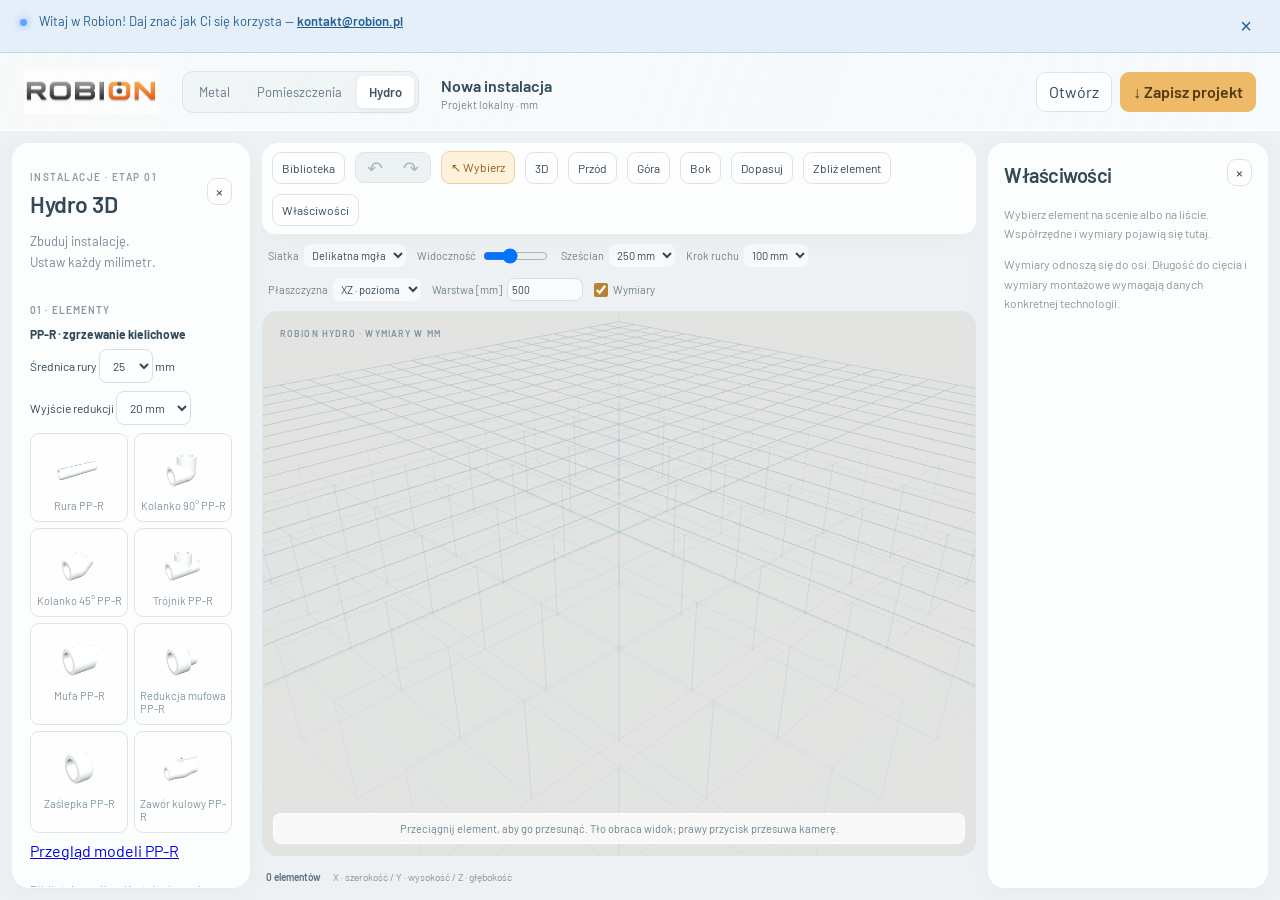
==== hydro.html @ 3eec8f28 "Publish Hydro editor and shared ROBION announcement banners" ====
<!doctype html><html lang="pl"><head><meta charset="utf-8"><meta name="viewport" content="width=device-width,initial-scale=1"><title>ROBION · Hydro</title><link rel="icon" href="favicon.svg"><link rel="stylesheet" href="fonts/fonts.css?v=2026-10-21"><link rel="stylesheet" href="rooms/style.css?v=2026-10-21"><link rel="stylesheet" href="hydro/style.css?v=2026-10-21"><script type="importmap">{"imports":{"three":"./vendor/three.module.js"}}</script><script type="module" src="hydro/app.js?v=2026-10-21"></script><link rel="stylesheet" href="shared/banner.css?v=2026-10-21"><script defer src="shared/banner.js?v=2026-10-21"></script></head><body>
<header class="app-header"><a class="brand" href="https://robion.pl/"><img src="logo-robion-light.png" alt="ROBION"></a><nav class="mode-switch" aria-label="Rodzaj projektu"><a href="index.html">Metal</a><a href="rooms.html">Pomieszczenia</a><a href="hydro.html" aria-current="page">Hydro</a></nav><div class="project-title"><input id="project-name" aria-label="Nazwa projektu" maxlength="100"><span id="save-state">Projekt lokalny · mm</span></div><div class="file-actions"><button id="open">Otwórz</button><button id="save" class="primary">↓ Zapisz projekt</button><input id="file" type="file" accept=".json,application/json" hidden></div></header>
<main class="workspace"><aside class="library glass" id="library"><div class="panel-heading"><div><span class="eyebrow">INSTALACJE · ETAP 01</span><h1>Hydro 3D</h1></div><button data-panel="library" aria-label="Zamknij bibliotekę">×</button></div><p class="intro">Zbuduj instalację.<br>Ustaw każdy milimetr.</p><div class="section-label">01 · ELEMENTY</div><div class="ppr-library"><strong>PP-R · zgrzewanie kielichowe</strong><label>Średnica rury <select id="ppr-size"><option>20</option><option selected>25</option><option>32</option><option>40</option><option>50</option><option>63</option></select> mm</label><label>Wyjście redukcji <select id="ppr-outlet"></select></label><div id="ppr-parts" class="tool-grid"></div><a href="hydro/catalog-preview.html" target="_blank" rel="noopener">Przegląd modeli PP-R</a><p class="hint">Biblioteka ogólna. Kształty i wymiary orientacyjne, bez przypisania producenta.</p></div><details><summary>Symbole ogólne (starsze projekty)</summary><div class="tool-grid"><button data-add="pipe"><span>━</span>Rura</button><button data-add="elbow"><span>╰</span>Kolanko 90°</button></div></details><p class="hint">Wybierz element, wskaż sześcian i kliknij. Jego środek wyznacza miejsce wstawienia. Esc kończy wstawianie.</p><div class="section-label">02 · ELEMENTY PROJEKTU</div><div id="elements"></div><div class="library-bottom"><button id="new">＋ Pusty projekt</button><button id="demo">Przykład instalacji</button><p>PP-R ogólny i symbole geometryczne.<br>Łączenie zgodnych przyłączy A/B/C.</p></div></aside>
<section class="canvas-panel"><div class="toolbar glass"><button data-panel="library">Biblioteka</button><div class="button-group history"><button id="undo" aria-label="Cofnij">↶</button><button id="redo" aria-label="Ponów">↷</button></div><button id="select" class="active">↖ Wybierz</button><button data-view="iso">3D</button><button data-view="front">Przód</button><button data-view="top">Góra</button><button data-view="side">Bok</button><button id="fit">Dopasuj</button><button id="focus-part">Zbliż element</button><button data-panel="inspector">Właściwości</button></div>
<div class="canvas-settings"><label>Siatka <select id="grid-mode"><option value="hidden">Ukryta</option><option value="mist" selected>Delikatna mgła</option><option value="edit">Edycja</option></select></label><label>Widoczność <input id="opacity" type="range" min="10" max="100" value="45"></label><label>Sześcian <select id="grid-size"><option value="250">250 mm</option><option value="100">100 mm</option></select></label><label>Krok ruchu <select id="snap"><option value="1">1 mm</option><option value="10">10 mm</option><option value="100" selected>100 mm</option></select></label><label>Płaszczyzna <select id="plane"><option value="XZ">XZ · pozioma</option><option value="XY">XY · przednia</option><option value="YZ">YZ · boczna</option></select></label><label>Warstwa [mm] <input id="level" type="number" value="500" min="-100000" max="100000" step="1"></label><label><input id="dimensions" type="checkbox" checked> Wymiary</label></div>
<div id="stage"><div id="three"></div><div id="labels"></div><div class="canvas-badge">ROBION HYDRO · WYMIARY W MM</div><div class="draw-hint" id="hint">Przeciągnij element, aby go przesunąć. Tło obraca widok; prawy przycisk przesuwa kamerę.</div></div><footer class="statusbar"><span id="count"></span><span id="cursor">X · szerokość / Y · wysokość / Z · głębokość</span></footer></section>
<aside class="inspector glass" id="inspector"><div class="panel-heading"><h2>Właściwości</h2><button data-panel="inspector" aria-label="Zamknij właściwości">×</button></div><div id="properties"></div><p class="hint">Wymiary odnoszą się do osi. Długość do cięcia i wymiary montażowe wymagają danych konkretnej technologii.</p></aside></main><div id="toast" role="status" aria-live="polite"></div></body></html>
---- fonts/fonts.css ----
@font-face {
  font-family: 'Barlow';
  font-style: normal;
  font-weight: 400;
  font-display: swap;
  src: url(./barlow-0.woff2) format('truetype');
}
@font-face {
  font-family: 'Barlow';
  font-style: normal;
  font-weight: 500;
  font-display: swap;
  src: url(./barlow-1.woff2) format('truetype');
}
@font-face {
  font-family: 'Barlow';
  font-style: normal;
  font-weight: 600;
  font-display: swap;
  src: url(./barlow-2.woff2) format('truetype');
}
@font-face {
  font-family: 'Barlow';
  font-style: normal;
  font-weight: 700;
  font-display: swap;
  src: url(./barlow-3.woff2) format('truetype');
}
@font-face {
  font-family: 'Barlow Condensed';
  font-style: normal;
  font-weight: 600;
  font-display: swap;
  src: url(./barlow-4.woff2) format('truetype');
}
@font-face {
  font-family: 'Barlow Condensed';
  font-style: normal;
  font-weight: 700;
  font-display: swap;
  src: url(./barlow-5.woff2) format('truetype');
}
@font-face {
  font-family: 'Barlow Condensed';
  font-style: normal;
  font-weight: 800;
  font-display: swap;
  src: url(./barlow-6.woff2) format('truetype');
}
---- rooms/style.css ----
:root{font-family:Barlow,-apple-system,BlinkMacSystemFont,"Segoe UI",sans-serif;color:#324958;background:#edf1f3;font-synthesis:none;--ink:#324958;--muted:#73838c;--line:#dce4e8;--orange:#bc7c25;--accent:#f2c57a;--glass:rgba(255,255,255,.82)}*{box-sizing:border-box}body{margin:0}button,input,select{font:inherit}button,a,input,select{touch-action:manipulation}button{cursor:pointer;border:1px solid var(--line);border-radius:9px;background:#fff9;color:var(--ink);padding:9px 12px;transition:background .15s,box-shadow .15s}button:hover{background:#fff;box-shadow:0 2px 8px #55708014}button:disabled{opacity:.35;cursor:default;box-shadow:none}button.active,[aria-pressed=true]{background:#fff2db;border-color:#ead0a3;color:#8d5d1b}button:focus-visible,a:focus-visible,select:focus-visible,input:focus-visible{outline:2px solid #bf822e;outline-offset:2px}.primary{background:#eeba67;border-color:#eeba67;color:#513814;font-weight:600}.primary:hover{background:#f1c982}input,select{color:var(--ink);background:#ffffffb3;border:1px solid #d5dfe4;border-radius:8px;padding:8px 9px;min-width:0}input[type=number]{width:100%;font-variant-numeric:tabular-nums}input[type=checkbox]{accent-color:#b98133;width:14px;height:14px;margin:0}input[aria-invalid=true]{border-color:#ca6055;background:#fff0eb}.glass{background:var(--glass);backdrop-filter:blur(22px);border:1px solid #fff;box-shadow:0 5px 24px #45667d0c}.app-header{height:78px;display:flex;align-items:center;padding:0 24px;gap:22px;border-bottom:1px solid #ffffff;background:linear-gradient(110deg,#fff9,#f8fcffce);position:relative;z-index:5}.brand{width:136px;display:flex;align-items:center}.brand img{width:100%;mix-blend-mode:multiply}.mode-switch{display:flex;border:1px solid #dbe3e7;background:#e8eef17a;border-radius:11px;padding:4px;gap:3px;flex-shrink:0}.mode-switch a{padding:8px 12px;text-decoration:none;font-size:13px;color:#647986;border-radius:7px}.mode-switch a[aria-current]{background:#fff;color:#415563;box-shadow:0 2px 7px #41556315;font-weight:600}.project-title{display:flex;flex-direction:column;min-width:100px;flex:1}.project-title input{background:none;border:0;padding:3px 0;font-weight:600;width:100%;font-size:16px}.project-title span{font-size:11px;color:var(--muted)}.file-actions{display:flex;gap:8px;white-space:nowrap}.workspace{height:calc(100dvh - 78px - var(--robion-banner-height, 0px));min-height:490px;padding:12px;display:grid;grid-template-columns:238px minmax(300px,1fr) 280px;gap:12px}.library,.inspector{border-radius:17px;overflow:auto;scrollbar-width:thin}.library{padding:21px 17px;display:flex;flex-direction:column}.panel-heading{display:flex;justify-content:space-between;align-items:center;gap:5px}.eyebrow{color:#8a9ba5;font-size:10px;letter-spacing:1.45px;font-weight:600}h1,h2{font-size:23px;font-weight:600;letter-spacing:-.5px;margin:6px 0 0}h2{font-size:20px}.intro{font-size:13px;line-height:1.6;color:#7c8b95;margin:13px 0 18px}.section-label{font-size:10px;font-weight:600;letter-spacing:1.1px;color:#88969f;margin:13px 0 11px}.tool-grid{display:grid;grid-template-columns:1fr 1fr;gap:7px}.tool-grid button{font-size:12px;text-align:left;padding:10px 9px;display:flex;align-items:center;gap:8px}.tool-grid button span{font-size:20px;color:#82959e}.label-tool{font-size:12px;margin:7px 0 12px;text-align:left}.search{display:flex;align-items:center;border:1px solid var(--line);border-radius:9px;padding:0 8px;background:white}.search span{font-size:22px;color:#8da0aa}.search input{width:100%;border:0;font-size:12px;background:none;outline:none}.category-tabs{display:flex;gap:3px;flex-wrap:wrap;margin:12px 0}.category-tabs button{padding:5px 7px;font-size:11px;border:0;background:transparent}.category-tabs button.active{background:#fff0d5}.catalog{display:grid;grid-template-columns:1fr 1fr;gap:7px}.catalog button{padding:10px 7px;background:#f5f8f9b3;display:flex;flex-direction:column;align-items:center;gap:5px;border-color:#e5ecef;min-height:82px}.catalog button.active{background:#fff0d5;border-color:#d8bb88}.catalog svg{width:45px;height:31px;overflow:visible}.catalog strong{font-size:11px;font-weight:500}.catalog small{font-size:9px;color:#879aa5}.library-bottom{margin-top:auto;padding-top:20px;display:grid;gap:6px}.library-bottom button{font-size:12px}.library-bottom p{font-size:10px;text-align:center;color:#95a2a9;margin:5px}.canvas-panel{min-width:0;display:flex;flex-direction:column;position:relative;overflow:hidden;border-radius:16px}.toolbar{min-height:51px;display:flex;align-items:center;gap:10px;padding:7px 9px;border-radius:13px;flex-wrap:wrap;z-index:3}.toolbar button{font-size:12px;padding:8px 9px;white-space:nowrap}.button-group,.view-tabs{display:flex;gap:2px;border:1px solid var(--line);border-radius:9px;padding:2px;background:#edf2f4}.button-group button,.view-tabs button{border:0;box-shadow:none;background:none;border-radius:6px}.view-tabs button.active{background:#fff;box-shadow:0 1px 4px #38576817;color:#334f60}.history button{font-size:19px;padding:1px 9px}.toolbar-end{margin-left:auto;display:flex;gap:4px}.canvas-settings{display:flex;align-items:center;flex-wrap:wrap;gap:11px;padding:10px 6px;font-size:11px;color:#70818d;min-height:49px}.canvas-settings label{display:flex;gap:5px;align-items:center}.canvas-settings select{padding:4px;border:none;background:#fff9;font-size:11px}.canvas-settings button{padding:5px 8px;font-size:11px}#stage{position:relative;flex:1;min-height:200px;border:1px solid #dce5e8;border-radius:14px;overflow:hidden;background:radial-gradient(ellipse at 40% 30%,#fff,#f0f4f5)}#plan,#three{position:absolute;inset:0;width:100%;height:100%}#plan{touch-action:none;user-select:none}#three canvas{display:block;width:100%;height:100%;touch-action:none}#plan [data-id]{cursor:grab}#plan [data-id]:active{cursor:grabbing}.canvas-badge{position:absolute;top:16px;left:17px;display:flex;align-items:center;gap:7px;pointer-events:none;font-size:9px;font-weight:600;letter-spacing:1.1px;color:#7d919c}.status-dot{width:6px;height:6px;border-radius:50%;background:#b3c9bf}.canvas-legend{position:absolute;left:16px;bottom:49px;font-size:9px;color:#8a9aa4;display:flex;gap:13px;pointer-events:none}.canvas-legend i{display:inline-block;width:7px;height:7px;margin-right:3px;border-radius:2px}.zone-dot{background:#d4e9dd;border:1px solid #9dbfae}.error-dot{background:#f4c2b8;border:1px solid #cf8b7d}.zoom{position:absolute;right:14px;bottom:49px;display:flex;align-items:center;gap:5px;background:#fffc;box-shadow:0 3px 16px #47647c12;border:1px solid #fff;border-radius:10px;padding:3px}.zoom button{border:0;background:none;font-size:18px;padding:3px 8px}.zoom span{font-size:10px;min-width:35px;text-align:center}.draw-hint{position:absolute;bottom:11px;left:10px;right:10px;text-align:center;font-size:11px;padding:8px;background:#ffffffbd;border:1px solid #ffffffc7;border-radius:8px;pointer-events:none;color:#6e838e;backdrop-filter:blur(8px)}.statusbar{display:flex;align-items:center;gap:12px;padding:10px 4px 0;font-size:10px;color:#83939f;min-height:32px}.statusbar>span:first-child{font-weight:600;color:#597080}.statusbar button{border:0;background:none;padding:0;font-size:10px;color:#687e8a}.statusbar button:first-of-type{margin-left:auto}.inspector{padding:13px 15px}.inspector-tabs{display:flex;gap:5px;border-bottom:1px solid #e4eaed;padding-bottom:12px;margin-bottom:18px}.inspector-tabs>button{font-size:12px;border:0;padding:8px}.inspector-tabs>button.active{background:#fff0d6;color:#8f672e}.inspector-tabs span{margin-left:3px;border-radius:5px;background:#f4e4c8;padding:1px 4px}.field-grid{display:grid;grid-template-columns:1fr 1fr;gap:10px;margin:14px 0}.field-grid .wide{grid-column:1/-1}.field-grid label{font-size:11px;color:#7a8c96;display:flex;flex-direction:column;gap:5px}.field-grid input,.field-grid select{font-size:13px;width:100%}.field-grid input[type=color]{padding:3px;height:34px}.field-grid fieldset{grid-column:1/-1;border:1px solid var(--line);border-radius:10px;display:grid;grid-template-columns:1fr 1fr;gap:8px;padding:10px}.field-grid legend{font-size:11px;color:#8a9ca7}.hint{font-size:12px;color:#8b99a1;line-height:1.6}.editor-summary{padding:12px;background:#f0f5f5;border-radius:11px;font-size:12px;line-height:1.6;color:#657f8a;margin:15px 0}.editor-summary strong{font-size:19px;color:#45605c;display:block;font-weight:500}.editor-summary.warn{background:#fff1dc}.editor-summary.warn strong{color:#986928}.editor-actions{display:flex;gap:6px;flex-wrap:wrap}.editor-actions button{font-size:11px;flex:1;white-space:nowrap}.editor-actions button.danger{color:#b26359}.selected-kind{font-size:11px;color:#8ea1ab;margin:7px 0 17px}.error-text{font-size:11px;color:#bd6159;min-height:14px;line-height:1.4}.issue{display:block;width:100%;text-align:left;line-height:1.5;margin-bottom:9px;padding:12px;border-radius:10px;font-size:12px}.issue.error{background:#fff0ec;border:1px solid #f0cec6;color:#a3594d}.issue.warning{background:#fff8e9;border:1px solid #f0e1bf;color:#a07a3e}.issue small{display:block;text-transform:uppercase;letter-spacing:.8px;font-size:9px;font-weight:600;margin-bottom:5px}.check-note{font-size:10px;color:#8d9ba3;line-height:1.6;margin:20px 0}.checks-ok{padding:17px 12px;background:#ebf5ef;color:#557a65;border-radius:11px;font-size:13px}.object-tree{margin-top:20px;border-top:1px solid var(--line);padding-top:16px}.object-tree summary{cursor:pointer;font-size:12px;color:#6e858f}.object-tree summary span{float:right;color:#99a7ae}.object-tree button{display:block;width:100%;text-align:left;font-size:11px;margin-top:5px;border:0;padding:8px}.object-tree button small{float:right;color:#92a0a8}.help-list{padding-left:16px;color:#8799a3;font-size:12px;line-height:1.8}.mobile-control,.mobile-close{display:none!important}#toast{position:fixed;bottom:24px;left:50%;transform:translate(-50%,15px);background:#fffefa;color:#78592c;box-shadow:0 6px 30px #32495826;border:1px solid #ecdbb8;padding:13px 20px;border-radius:12px;font-size:13px;z-index:20;max-width:90%;pointer-events:none;opacity:0;transition:.15s}#toast.visible{opacity:1;transform:translate(-50%,0)}#toast.error{background:#fff1ed;border-color:#e6b8ae;color:#b15a4a}dialog{border:1px solid white;background:#f8fafc;border-radius:18px;box-shadow:0 15px 100px #26455730;max-width:420px;color:var(--ink);padding:25px}dialog::backdrop{background:#48647938;backdrop-filter:blur(4px)}dialog p{font-size:14px;line-height:1.6;color:#738693}dialog>div{display:flex;justify-content:flex-end;gap:9px}svg text{font-family:Barlow,sans-serif}#three-error{padding:65px 30px;color:#8c7564;line-height:1.7} [hidden]{display:none!important}
@media(min-width:1550px){.workspace{grid-template-columns:260px minmax(300px,1fr) 310px;padding:16px;gap:16px}.library{padding:24px 20px}.inspector{padding:16px 20px}}
@media(max-width:1190px){.app-header{gap:12px;padding:0 15px}.brand{width:110px}.mode-switch a{font-size:11px;padding:7px 8px}.workspace{grid-template-columns:200px minmax(240px,1fr) 240px;gap:8px;padding:8px}.library{padding:16px 12px}.inspector{padding:12px}.canvas-settings{gap:6px}.statusbar>span:nth-child(3){display:none}.toolbar{gap:5px}.toolbar button{font-size:11px;padding:7px}.file-actions button{font-size:12px}}
@media(max-width:980px){.workspace{grid-template-columns:190px minmax(250px,1fr)}.inspector{display:none;position:absolute;right:10px;top:145px;bottom:15px;width:280px;z-index:10;background:#f9fcfdf2;box-shadow:0 10px 40px #34567033}.inspector.open{display:block}.mobile-control#show-inspector,.inspector .mobile-close{display:block!important}.inspector .mobile-close{margin-left:auto}.project-title input{font-size:13px}.canvas-settings{padding:8px 2px}.brand{width:105px}.statusbar{gap:9px}}
@media(max-width:700px){.app-header{height:123px;flex-wrap:wrap;padding:10px 13px;gap:9px}.brand{width:111px}.mode-switch{margin-left:auto}.project-title{order:3;flex:1;min-width:120px}.file-actions{order:4}.file-actions button{padding:8px}.workspace{height:calc(100dvh - 123px - var(--robion-banner-height, 0px));min-height:400px;display:flex;padding:6px}.canvas-panel{width:100%}.library{display:none;position:absolute;top:132px;bottom:12px;left:8px;width:245px;z-index:11;box-shadow:0 10px 40px #34567033;background:#f9fcfdf2}.library.open{display:flex}.mobile-control,.mobile-close{display:block!important}.toolbar{gap:4px;padding:5px;min-height:48px}.toolbar button{font-size:11px;padding:6px}.toolbar .history button{font-size:18px;padding:1px 7px}.toolbar #select-tool{display:none}.toolbar-end{margin-left:0}.toolbar #fit{font-size:0}.toolbar #fit::after{content:'⛶';font-size:17px}.canvas-settings{font-size:10px;gap:7px;min-height:65px}.canvas-settings label select{font-size:10px}.canvas-badge{font-size:8px;left:11px;top:10px}.canvas-legend{gap:7px;font-size:8px;bottom:53px}.zoom{bottom:76px;right:8px}.draw-hint{font-size:10px}.statusbar{font-size:9px;gap:6px;flex-wrap:wrap;padding:6px 4px}.statusbar #cursor{display:none}.inspector{top:132px;bottom:12px}.statusbar button{font-size:10px}.file-actions{gap:5px}}
@media print{body{background:#fff}.app-header{height:55px;padding:0}.mode-switch,.file-actions,.library,.inspector,.toolbar,.canvas-settings,.statusbar,.canvas-badge,.canvas-legend,.draw-hint,.zoom,#toast{display:none!important}.workspace{display:block;height:85vh;padding:0}.canvas-panel,#stage{height:100%;border:0;background:#fff}.project-title span{display:none}}

.wall-layers .layer-row{grid-column:1/-1;display:grid;grid-template-columns:minmax(0,1fr) 80px 26px;gap:5px;align-items:end}.layer-row button{padding:8px 0}.wall-layers p{margin:0}input[readonly]{background:#e9eef0;color:#70838b}#material-report{margin:20px 0;border-top:1px solid #dce4e8;padding-top:14px;font-size:12px}#material-report summary{cursor:pointer}.material-total span{display:block;margin-top:4px;color:#73838c}

.layer-section{height:35px;display:flex;margin:12px 0;border:1px solid #9eafb5}.layer-section span{min-width:2px;border-right:1px solid #ffffff99}

.wall-layers .layer-row{grid-template-columns:minmax(0,1fr) 30px;padding:9px 0;border-bottom:1px solid #dce4e8}.layer-row>label:first-child{grid-column:1/-1}

.material-key{border-top:1px solid #dce4e8;padding-top:14px;font-size:12px;margin:18px 0}.material-key summary{cursor:pointer}.material-key>span{display:flex;align-items:center;gap:10px;margin:8px 0}.material-key p{font-size:11px;color:#73838c}.material-key svg{flex-shrink:0}
---- hydro/style.css ----
#labels{position:absolute;inset:0;pointer-events:none;overflow:hidden}.dimension{position:absolute;transform:translate(-50%,-50%);font-size:11px;background:#ffffffe8;border:1px solid #ddc296;border-radius:6px;padding:5px 8px;white-space:nowrap;color:#795626}.canvas-settings input[type=range]{width:65px;padding:0}.canvas-settings #level{width:76px;padding:4px;font-size:11px}#elements{display:grid;gap:5px;max-height:45vh;overflow:auto}#elements button{text-align:left;font-size:12px;overflow-wrap:anywhere}.coordinates{grid-column:1/-1;display:grid;grid-template-columns:repeat(3,minmax(0,1fr));gap:6px}.workspace.hide-library{grid-template-columns:minmax(300px,1fr) 280px}.workspace.hide-inspector{grid-template-columns:238px minmax(300px,1fr)}.workspace.hide-library.hide-inspector{grid-template-columns:minmax(300px,1fr)}.hide-library .library,.hide-inspector .inspector{display:none!important}.endpoints{font-size:12px;line-height:1.8;overflow-wrap:anywhere}.panel-heading>button{padding:3px 8px}.app-header .brand{flex-shrink:0}#properties{margin-top:18px}.selected-kind{margin:8px 0}.field-grid{gap:9px}.error-text:empty{display:none}@media(max-width:980px){.workspace,.workspace.hide-library,.workspace.hide-inspector{grid-template-columns:190px minmax(0,1fr)}.workspace.hide-library{grid-template-columns:minmax(0,1fr)}}@media(max-width:700px){.workspace,.workspace.hide-library,.workspace.hide-inspector{display:flex}.app-header{height:auto;min-height:123px}.mode-switch a{padding:7px}.draw-hint{font-size:10px}.canvas-settings{gap:6px}.canvas-settings label{font-size:10px}.toolbar{gap:3px}.toolbar button{padding:6px}.brand{max-width:100px}}

.port-label{position:absolute;transform:translate(-50%,-50%);pointer-events:auto;border:1px solid #339f90;background:#e5fff7;color:#17675d;font-size:12px;padding:5px 8px;white-space:nowrap;z-index:2}.port-label:disabled{opacity:.85;background:#eaf1f3;color:#627986}.connection-panel{border:1px solid #c3ded9;border-radius:10px;padding:12px;background:#f0faf7;margin-bottom:14px}.connection-panel>button{font-size:12px;margin-top:8px}.connection-panel .editor-actions{margin-top:8px}

.callout-leader{position:absolute;inset:0;width:100%;height:100%;overflow:visible;pointer-events:none;color:#527c8d}.callout-leader line{stroke:currentColor;stroke-width:1.25}.callout-leader circle{fill:#fff;stroke:currentColor;stroke-width:1.25}.dimension,.port-label{z-index:2;box-shadow:0 2px 8px #25455218;border-radius:10px}.dimension{background:#fffdf8}.port-label:disabled{opacity:1}

.ppr-library{display:grid;gap:8px}.ppr-library label{font-size:12px}.ppr-library .tool-grid{grid-template-columns:1fr 1fr;gap:6px}.ppr-library .tool-grid button{font-size:11px;padding:9px 5px;min-height:48px}.library{overflow-y:auto}.library-bottom{position:static}details summary{font-size:11px;cursor:pointer;margin:12px 0}

#ppr-parts button{display:flex;flex-direction:column;align-items:center;justify-content:start;gap:2px}#ppr-parts img{width:100%;height:54px;object-fit:contain}#ppr-parts span{font-size:11px!important}.ppr-library strong{font-size:12px}
.library>.ppr-library,.library>#elements,.library>details,.library>.section-label,.library>.hint{flex-shrink:0}
---- shared/banner.css ----
#robion-banner{--banner-color:#236092;--banner-dot:#60a5fa;display:flex;align-items:flex-start;gap:12px;padding:12px 20px;background:#e5effa;border-bottom:1px solid #bcd3ef;color:var(--banner-color);font:13px/1.5 Barlow,-apple-system,BlinkMacSystemFont,"Segoe UI",sans-serif;max-height:25dvh;overflow:auto}
#robion-banner[hidden]{display:none}
#robion-banner[data-type=success]{--banner-color:#17664e;--banner-dot:#34d399;background:#e3f6ef;border-color:#b4e4d2}
#robion-banner[data-type=warn]{--banner-color:#8b4b14;--banner-dot:#fb923c;background:#fff0df;border-color:#f2cfaa}
#robion-banner[data-type=danger]{--banner-color:#9c3030;--banner-dot:#ff5252;background:#ffe9e9;border-color:#f0bcbc}
#robion-banner .robion-banner-dot{width:7px;height:7px;border-radius:50%;flex-shrink:0;margin-top:7px;background:var(--banner-dot);box-shadow:0 0 8px var(--banner-dot)}
#robion-banner .robion-banner-text{flex:1;min-width:0;white-space:pre-wrap;overflow-wrap:anywhere}
#robion-banner a{color:inherit;text-decoration:underline;font-weight:600}
#robion-banner img{display:block;max-width:100%;max-height:100px;border-radius:8px;margin-top:8px}
#robion-banner button{border:0;background:transparent;color:inherit;padding:0 6px;min-width:28px;min-height:28px;font:20px/1 sans-serif;flex-shrink:0;cursor:pointer}
@media print{#robion-banner{display:none}}
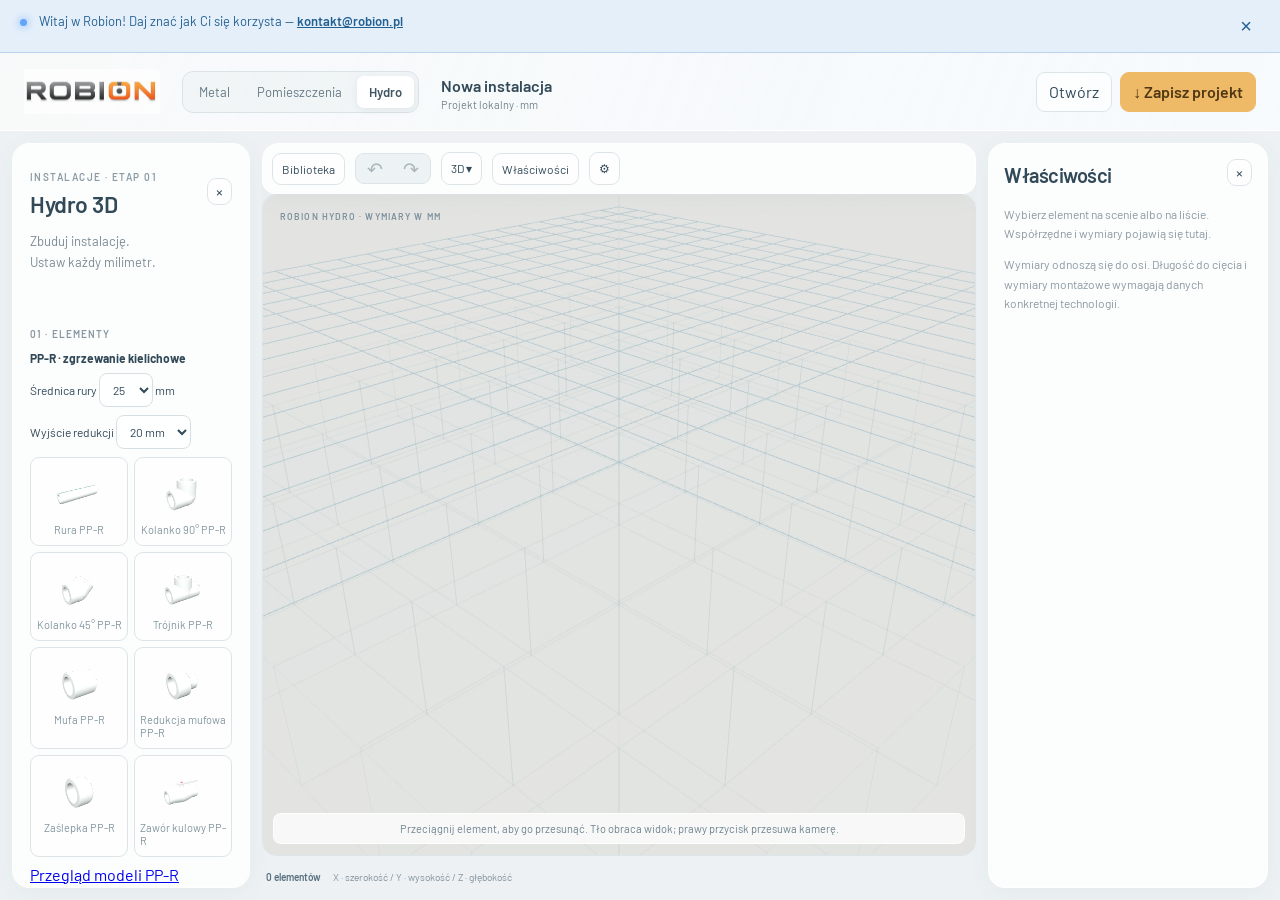
==== commit 7e4d60e7: "Improve Hydro mobile workspace and guided planar connections" ====
--- a/hydro.html
+++ b/hydro.html
@@ -1,7 +1,8 @@
-<!doctype html><html lang="pl"><head><meta charset="utf-8"><meta name="viewport" content="width=device-width,initial-scale=1"><title>ROBION · Hydro</title><link rel="icon" href="favicon.svg"><link rel="stylesheet" href="fonts/fonts.css?v=2026-10-21"><link rel="stylesheet" href="rooms/style.css?v=2026-10-21"><link rel="stylesheet" href="hydro/style.css?v=2026-10-21"><script type="importmap">{"imports":{"three":"./vendor/three.module.js"}}</script><script type="module" src="hydro/app.js?v=2026-10-21"></script><link rel="stylesheet" href="shared/banner.css?v=2026-10-21"><script defer src="shared/banner.js?v=2026-10-21"></script></head><body>
+<!doctype html><html lang="pl"><head><meta charset="utf-8"><meta name="viewport" content="width=device-width,initial-scale=1,viewport-fit=cover"><title>ROBION · Hydro</title><link rel="icon" href="favicon.svg"><link rel="stylesheet" href="fonts/fonts.css?v=2026-10-21-mobile"><link rel="stylesheet" href="rooms/style.css?v=2026-10-21-mobile"><link rel="stylesheet" href="hydro/style.css?v=2026-10-21-mobile"><script type="importmap">{"imports":{"three":"./vendor/three.module.js"}}</script><script type="module" src="hydro/app.js?v=2026-10-21-mobile"></script><link rel="stylesheet" href="shared/banner.css?v=2026-10-21-mobile"><script defer src="shared/banner.js?v=2026-10-21-mobile"></script></head><body>
 <header class="app-header"><a class="brand" href="https://robion.pl/"><img src="logo-robion-light.png" alt="ROBION"></a><nav class="mode-switch" aria-label="Rodzaj projektu"><a href="index.html">Metal</a><a href="rooms.html">Pomieszczenia</a><a href="hydro.html" aria-current="page">Hydro</a></nav><div class="project-title"><input id="project-name" aria-label="Nazwa projektu" maxlength="100"><span id="save-state">Projekt lokalny · mm</span></div><div class="file-actions"><button id="open">Otwórz</button><button id="save" class="primary">↓ Zapisz projekt</button><input id="file" type="file" accept=".json,application/json" hidden></div></header>
-<main class="workspace"><aside class="library glass" id="library"><div class="panel-heading"><div><span class="eyebrow">INSTALACJE · ETAP 01</span><h1>Hydro 3D</h1></div><button data-panel="library" aria-label="Zamknij bibliotekę">×</button></div><p class="intro">Zbuduj instalację.<br>Ustaw każdy milimetr.</p><div class="section-label">01 · ELEMENTY</div><div class="ppr-library"><strong>PP-R · zgrzewanie kielichowe</strong><label>Średnica rury <select id="ppr-size"><option>20</option><option selected>25</option><option>32</option><option>40</option><option>50</option><option>63</option></select> mm</label><label>Wyjście redukcji <select id="ppr-outlet"></select></label><div id="ppr-parts" class="tool-grid"></div><a href="hydro/catalog-preview.html" target="_blank" rel="noopener">Przegląd modeli PP-R</a><p class="hint">Biblioteka ogólna. Kształty i wymiary orientacyjne, bez przypisania producenta.</p></div><details><summary>Symbole ogólne (starsze projekty)</summary><div class="tool-grid"><button data-add="pipe"><span>━</span>Rura</button><button data-add="elbow"><span>╰</span>Kolanko 90°</button></div></details><p class="hint">Wybierz element, wskaż sześcian i kliknij. Jego środek wyznacza miejsce wstawienia. Esc kończy wstawianie.</p><div class="section-label">02 · ELEMENTY PROJEKTU</div><div id="elements"></div><div class="library-bottom"><button id="new">＋ Pusty projekt</button><button id="demo">Przykład instalacji</button><p>PP-R ogólny i symbole geometryczne.<br>Łączenie zgodnych przyłączy A/B/C.</p></div></aside>
-<section class="canvas-panel"><div class="toolbar glass"><button data-panel="library">Biblioteka</button><div class="button-group history"><button id="undo" aria-label="Cofnij">↶</button><button id="redo" aria-label="Ponów">↷</button></div><button id="select" class="active">↖ Wybierz</button><button data-view="iso">3D</button><button data-view="front">Przód</button><button data-view="top">Góra</button><button data-view="side">Bok</button><button id="fit">Dopasuj</button><button id="focus-part">Zbliż element</button><button data-panel="inspector">Właściwości</button></div>
-<div class="canvas-settings"><label>Siatka <select id="grid-mode"><option value="hidden">Ukryta</option><option value="mist" selected>Delikatna mgła</option><option value="edit">Edycja</option></select></label><label>Widoczność <input id="opacity" type="range" min="10" max="100" value="45"></label><label>Sześcian <select id="grid-size"><option value="250">250 mm</option><option value="100">100 mm</option></select></label><label>Krok ruchu <select id="snap"><option value="1">1 mm</option><option value="10">10 mm</option><option value="100" selected>100 mm</option></select></label><label>Płaszczyzna <select id="plane"><option value="XZ">XZ · pozioma</option><option value="XY">XY · przednia</option><option value="YZ">YZ · boczna</option></select></label><label>Warstwa [mm] <input id="level" type="number" value="500" min="-100000" max="100000" step="1"></label><label><input id="dimensions" type="checkbox" checked> Wymiary</label></div>
+<main class="workspace"><aside class="library glass" id="library"><div class="panel-heading"><div><span class="eyebrow">INSTALACJE · ETAP 01</span><h1>Hydro 3D</h1></div><button data-panel="library" aria-label="Zamknij bibliotekę">×</button></div><p class="intro">Zbuduj instalację.<br>Ustaw każdy milimetr.</p><p id="library-connection" class="hint" role="status"></p><div class="section-label">01 · ELEMENTY</div><div class="ppr-library"><strong>PP-R · zgrzewanie kielichowe</strong><label>Średnica rury <select id="ppr-size"><option>20</option><option selected>25</option><option>32</option><option>40</option><option>50</option><option>63</option></select> mm</label><label>Wyjście redukcji <select id="ppr-outlet"></select></label><div id="ppr-parts" class="tool-grid"></div><a href="hydro/catalog-preview.html" target="_blank" rel="noopener">Przegląd modeli PP-R</a><p class="hint">Biblioteka ogólna. Kształty i wymiary orientacyjne, bez przypisania producenta.</p></div><details><summary>Symbole ogólne (starsze projekty)</summary><div class="tool-grid"><button data-add="pipe"><span>━</span>Rura</button><button data-add="elbow"><span>╰</span>Kolanko 90°</button></div></details><p class="hint">Wybierz element, wskaż sześcian i kliknij. Jego środek wyznacza miejsce wstawienia. Esc kończy wstawianie.</p><div class="section-label">02 · ELEMENTY PROJEKTU</div><div id="elements"></div><div class="library-bottom"><button id="new">＋ Pusty projekt</button><button id="demo">Przykład instalacji</button><p>PP-R ogólny i symbole geometryczne.<br>Łączenie zgodnych przyłączy A/B/C.</p></div></aside>
+<section class="canvas-panel"><div class="toolbar glass"><button data-panel="library">Biblioteka</button><div class="button-group history"><button id="undo" aria-label="Cofnij">↶</button><button id="redo" aria-label="Ponów">↷</button></div><button data-dialog="view-options" aria-label="Widok i dopasowanie kamery">3D ▾</button><button data-panel="inspector" aria-label="Właściwości zaznaczonego elementu"><span class="desktop-label">Właściwości</span><span class="mobile-label" aria-hidden="true">ⓘ</span></button><button data-dialog="scene-settings" aria-label="Ustawienia sceny" title="Ustawienia sceny">⚙</button></div>
 <div id="stage"><div id="three"></div><div id="labels"></div><div class="canvas-badge">ROBION HYDRO · WYMIARY W MM</div><div class="draw-hint" id="hint">Przeciągnij element, aby go przesunąć. Tło obraca widok; prawy przycisk przesuwa kamerę.</div></div><footer class="statusbar"><span id="count"></span><span id="cursor">X · szerokość / Y · wysokość / Z · głębokość</span></footer></section>
-<aside class="inspector glass" id="inspector"><div class="panel-heading"><h2>Właściwości</h2><button data-panel="inspector" aria-label="Zamknij właściwości">×</button></div><div id="properties"></div><p class="hint">Wymiary odnoszą się do osi. Długość do cięcia i wymiary montażowe wymagają danych konkretnej technologii.</p></aside></main><div id="toast" role="status" aria-live="polite"></div></body></html>
+<aside class="inspector glass" id="inspector"><div class="panel-heading"><h2>Właściwości</h2><button data-panel="inspector" aria-label="Zamknij właściwości">×</button></div><div id="properties"></div><p class="hint">Wymiary odnoszą się do osi. Długość do cięcia i wymiary montażowe wymagają danych konkretnej technologii.</p></aside></main><dialog id="scene-settings" aria-labelledby="settings-title"><div class="panel-heading"><h2 id="settings-title">Ustawienia sceny</h2><button data-close-dialog aria-label="Zamknij ustawienia">×</button></div><div class="canvas-settings"><label>Siatka <select id="grid-mode"><option value="hidden">Ukryta</option><option value="mist" selected>Delikatna mgła</option><option value="edit">Wyraźne sześciany</option></select></label><label>Widoczność <input id="opacity" type="range" min="10" max="100" value="45"></label><label>Sześcian <select id="grid-size"><option value="250">250 mm</option><option value="100">100 mm</option></select></label><label>Krok ruchu <select id="snap"><option value="1">1 mm</option><option value="10">10 mm</option><option value="100" selected>100 mm</option></select></label><label>Płaszczyzna <select id="plane"><option value="XZ">XZ · pozioma</option><option value="XY">XY · przednia</option><option value="YZ">YZ · boczna</option></select></label><label>Warstwa [mm] <input id="level" type="number" value="500" min="-100000" max="100000" step="1"></label><label><input id="dimensions" type="checkbox" checked> Wymiary</label></div><p class="hint">Siatka pomaga ocenić głębię. Wyraźne sześciany ułatwiają wskazanie miejsca wstawienia. Płaszczyzna i warstwa określają, gdzie dodajesz i przesuwasz części.</p><p class="hint">Telefon: obracaj tło jednym palcem; dwoma palcami przesuwaj widok i zmieniaj przybliżenie.</p></dialog>
+<dialog id="view-options" aria-labelledby="views-title"><div class="panel-heading"><h2 id="views-title">Widok kamery</h2><button data-close-dialog aria-label="Zamknij widoki">×</button></div><div class="view-options"><button data-view="iso">3D</button><button data-view="front">Przód</button><button data-view="top">Góra</button><button data-view="side">Bok</button><button id="fit">Dopasuj całość</button><button id="focus-part">Zbliż element</button></div></dialog>
+<div id="toast" role="status" aria-live="polite"></div></body></html>
--- a/hydro/style.css
+++ b/hydro/style.css
@@ -8,3 +8,16 @@
 
 #ppr-parts button{display:flex;flex-direction:column;align-items:center;justify-content:start;gap:2px}#ppr-parts img{width:100%;height:54px;object-fit:contain}#ppr-parts span{font-size:11px!important}.ppr-library strong{font-size:12px}
 .library>.ppr-library,.library>#elements,.library>details,.library>.section-label,.library>.hint{flex-shrink:0}
+
+/* Hydro uses the available viewport, rather than a fixed header estimate. */
+html,body{height:100%;overflow:hidden}body{height:100dvh;display:flex;flex-direction:column}.app-header,#robion-banner{flex-shrink:0}.workspace{flex:1;min-height:0;height:auto;position:relative}.canvas-panel{min-height:0}#stage{min-height:0}.toolbar{flex-shrink:0}.mobile-label{display:none}
+dialog{color:var(--ink);background:#f8fbfd;border:1px solid #dbe4ea;border-radius:18px;padding:18px;width:min(440px,calc(100vw - 24px));max-height:calc(100dvh - 32px);overflow:auto;box-shadow:0 12px 60px #20374740}dialog::backdrop{background:#243e5066}dialog .panel-heading{margin-bottom:12px}dialog button{min-height:44px}dialog .canvas-settings{display:grid;grid-template-columns:1fr;gap:14px;padding:10px 0}dialog .canvas-settings label{display:flex;justify-content:space-between;align-items:center;gap:12px;font-size:14px}dialog .canvas-settings select,dialog .canvas-settings #level{width:160px;font-size:16px;padding:9px}dialog .canvas-settings input[type=range]{width:160px}dialog .hint{line-height:1.5}.view-options{display:grid;grid-template-columns:1fr 1fr;gap:8px}
+@media(max-width:700px){
+ .app-header{height:auto;min-height:0;padding:6px 10px;gap:4px 8px}.brand{width:82px}.mode-switch{padding:2px}.mode-switch a{padding:6px;font-size:11px}.project-title{min-width:80px}.project-title input{font-size:16px}.project-title span{display:none}.file-actions button{min-height:40px;padding:6px 8px;font-size:12px}
+ .workspace,.workspace.hide-library,.workspace.hide-inspector,.workspace.hide-library.hide-inspector{height:auto;min-height:0;padding:0;gap:0;flex:1}.canvas-panel{border-radius:0;min-height:0}.toolbar{flex-wrap:nowrap;gap:4px;padding:4px 6px;border-radius:0;min-height:52px}.toolbar button{min-height:44px;min-width:40px;padding:6px;font-size:12px}.toolbar .history{display:flex;flex-shrink:0}.toolbar [data-dialog="scene-settings"]{margin-left:auto;font-size:22px}.toolbar [data-panel="inspector"]{font-size:22px}.desktop-label{display:none}.mobile-label{display:inline}
+ #stage{border:0;border-radius:0;flex:1;min-height:0}.canvas-badge{font-size:8px;top:9px;left:10px}.draw-hint{display:none}.statusbar{position:absolute;bottom:env(safe-area-inset-bottom,0px);left:10px;min-height:0;padding:4px 6px;pointer-events:none;background:#f8fcfccc;border-radius:6px;font-size:9px}.statusbar #cursor{display:none}
+ .library,.inspector{position:absolute;top:0;bottom:0;max-height:100%;width:min(340px,calc(100% - 16px));z-index:20;border-radius:12px;background:#f8fbfd}.library{left:0}.inspector{right:0}.panel-heading>button{min-height:44px;min-width:44px}.library input,.library select,.inspector input,.inspector select{font-size:16px}
+}
+@media(max-width:700px){.app-header{display:grid;grid-template-columns:minmax(0,1fr) auto}.app-header .brand{grid-column:1;grid-row:1}.app-header .mode-switch{grid-column:2;grid-row:1}.app-header .project-title{grid-column:1;grid-row:2;min-width:0}.app-header .file-actions{grid-column:2;grid-row:2;justify-content:flex-end}}
+
+.view-options button[aria-pressed="true"],.toolbar [data-dialog="view-options"].active{background:#fff0d4;border-color:#d99b39;color:#825314;box-shadow:inset 0 0 0 1px #d99b39}
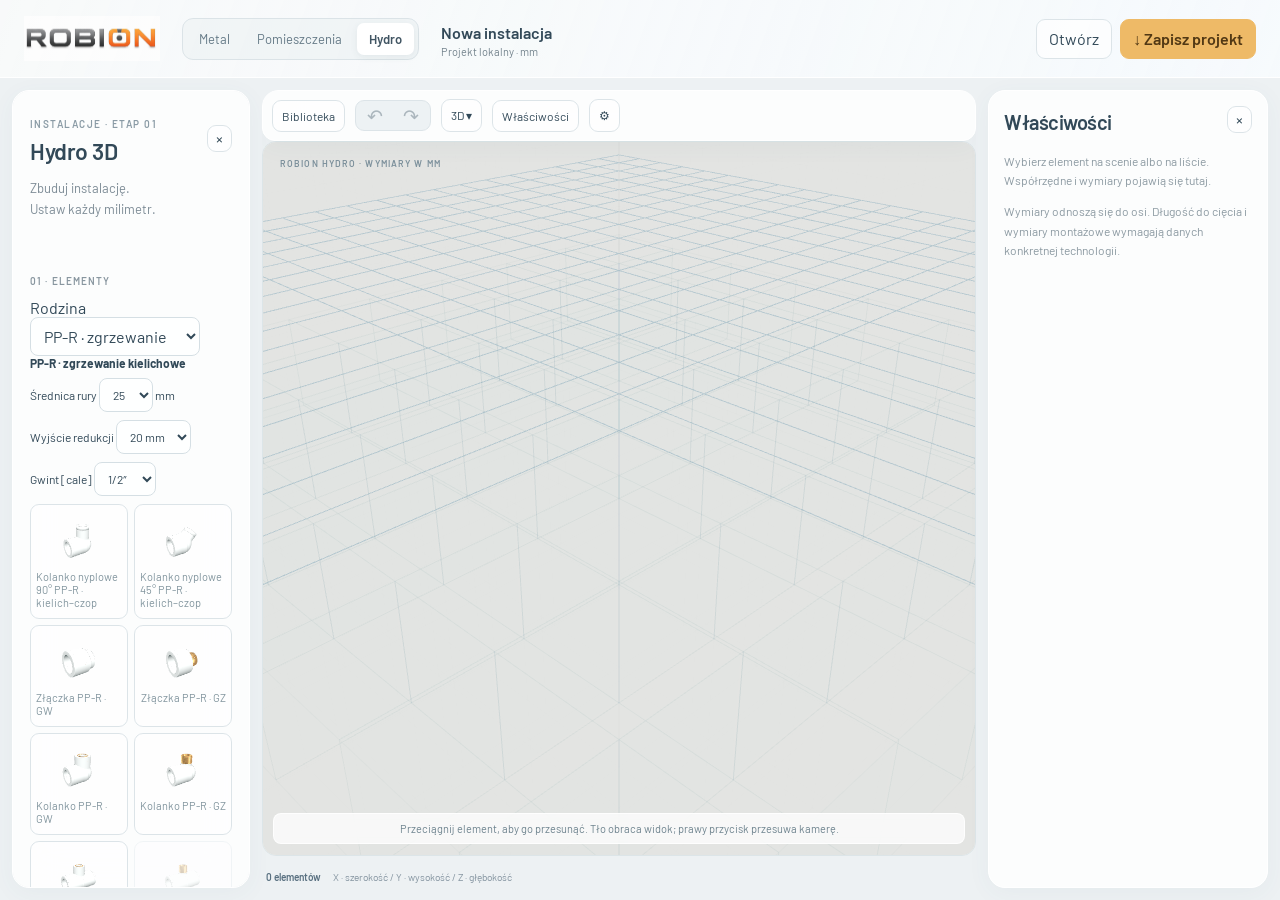
==== commit 47469bc7: "Add Hydro fitting libraries and clearer callout layout" ====
--- a/hydro.html
+++ b/hydro.html
@@ -1,6 +1,6 @@
-<!doctype html><html lang="pl"><head><meta charset="utf-8"><meta name="viewport" content="width=device-width,initial-scale=1,viewport-fit=cover"><title>ROBION · Hydro</title><link rel="icon" href="favicon.svg"><link rel="stylesheet" href="fonts/fonts.css?v=2026-10-21-mobile"><link rel="stylesheet" href="rooms/style.css?v=2026-10-21-mobile"><link rel="stylesheet" href="hydro/style.css?v=2026-10-21-mobile"><script type="importmap">{"imports":{"three":"./vendor/three.module.js"}}</script><script type="module" src="hydro/app.js?v=2026-10-21-mobile"></script><link rel="stylesheet" href="shared/banner.css?v=2026-10-21-mobile"><script defer src="shared/banner.js?v=2026-10-21-mobile"></script></head><body>
+<!doctype html><html lang="pl"><head><meta charset="utf-8"><meta name="viewport" content="width=device-width,initial-scale=1,viewport-fit=cover"><title>ROBION · Hydro</title><link rel="icon" href="favicon.svg"><link rel="stylesheet" href="fonts/fonts.css"><link rel="stylesheet" href="rooms/style.css"><link rel="stylesheet" href="hydro/style.css"><script type="importmap">{"imports":{"three":"./vendor/three.module.js"}}</script><script type="module" src="hydro/app.js"></script><link rel="stylesheet" href="shared/banner.css"><script defer src="shared/banner.js"></script></head><body>
 <header class="app-header"><a class="brand" href="https://robion.pl/"><img src="logo-robion-light.png" alt="ROBION"></a><nav class="mode-switch" aria-label="Rodzaj projektu"><a href="index.html">Metal</a><a href="rooms.html">Pomieszczenia</a><a href="hydro.html" aria-current="page">Hydro</a></nav><div class="project-title"><input id="project-name" aria-label="Nazwa projektu" maxlength="100"><span id="save-state">Projekt lokalny · mm</span></div><div class="file-actions"><button id="open">Otwórz</button><button id="save" class="primary">↓ Zapisz projekt</button><input id="file" type="file" accept=".json,application/json" hidden></div></header>
-<main class="workspace"><aside class="library glass" id="library"><div class="panel-heading"><div><span class="eyebrow">INSTALACJE · ETAP 01</span><h1>Hydro 3D</h1></div><button data-panel="library" aria-label="Zamknij bibliotekę">×</button></div><p class="intro">Zbuduj instalację.<br>Ustaw każdy milimetr.</p><p id="library-connection" class="hint" role="status"></p><div class="section-label">01 · ELEMENTY</div><div class="ppr-library"><strong>PP-R · zgrzewanie kielichowe</strong><label>Średnica rury <select id="ppr-size"><option>20</option><option selected>25</option><option>32</option><option>40</option><option>50</option><option>63</option></select> mm</label><label>Wyjście redukcji <select id="ppr-outlet"></select></label><div id="ppr-parts" class="tool-grid"></div><a href="hydro/catalog-preview.html" target="_blank" rel="noopener">Przegląd modeli PP-R</a><p class="hint">Biblioteka ogólna. Kształty i wymiary orientacyjne, bez przypisania producenta.</p></div><details><summary>Symbole ogólne (starsze projekty)</summary><div class="tool-grid"><button data-add="pipe"><span>━</span>Rura</button><button data-add="elbow"><span>╰</span>Kolanko 90°</button></div></details><p class="hint">Wybierz element, wskaż sześcian i kliknij. Jego środek wyznacza miejsce wstawienia. Esc kończy wstawianie.</p><div class="section-label">02 · ELEMENTY PROJEKTU</div><div id="elements"></div><div class="library-bottom"><button id="new">＋ Pusty projekt</button><button id="demo">Przykład instalacji</button><p>PP-R ogólny i symbole geometryczne.<br>Łączenie zgodnych przyłączy A/B/C.</p></div></aside>
+<main class="workspace"><aside class="library glass" id="library"><div class="panel-heading"><div><span class="eyebrow">INSTALACJE · ETAP 01</span><h1>Hydro 3D</h1></div><button data-panel="library" aria-label="Zamknij bibliotekę">×</button></div><p class="intro">Zbuduj instalację.<br>Ustaw każdy milimetr.</p><p id="library-connection" class="hint" role="status"></p><div class="section-label">01 · ELEMENTY</div><label>Rodzina <select id="part-family"><option value="ppr">PP-R · zgrzewanie</option><option value="pex">PEX · zacisk i gwint</option><option value="brass">Mosiądz · gwinty</option></select></label><div class="ppr-library" id="ppr-library"><strong>PP-R · zgrzewanie kielichowe</strong><label>Średnica rury <select id="ppr-size"><option>20</option><option selected>25</option><option>32</option><option>40</option><option>50</option><option>63</option></select> mm</label><label>Wyjście redukcji <select id="ppr-outlet"></select></label><label id="thread-control" hidden>Gwint [cale] <select id="ppr-thread"></select></label><div id="ppr-parts" class="tool-grid"></div><a href="hydro/catalog-preview.html" target="_blank" rel="noopener">Przegląd modeli PP-R</a><p class="hint">Biblioteka ogólna. Kształty i wymiary orientacyjne, bez przypisania producenta.</p></div><div id="brass-library" class="ppr-library" hidden><strong>Mosiądz · połączenia gwintowane</strong><label>Gwint główny <select id="brass-size"></select></label><label>Wyjście redukcji <select id="brass-outlet"></select></label><div id="brass-parts" class="tool-grid"></div><a href="hydro/brass-preview.html" target="_blank" rel="noopener">Przegląd modeli mosiężnych</a><p class="hint">GW — gwint wewnętrzny, GZ — zewnętrzny. Modele ogólne, wymiary poglądowe.</p></div><div id="pex-library" class="ppr-library" hidden><strong>PEX/Al/PEX · zacisk i gwint</strong><label>Średnica rury <select id="pex-size"></select> mm</label><label>Wyjście redukcji <select id="pex-outlet"></select></label><label>Gwint [cale] <select id="pex-thread"></select></label><div id="pex-parts" class="tool-grid"></div><a href="hydro/pex-preview.html" target="_blank" rel="noopener">Przegląd modeli PEX</a><p class="hint">GW — gwint wewnętrzny, GZ — zewnętrzny.</p></div><details><summary>Symbole ogólne (starsze projekty)</summary><div class="tool-grid"><button data-add="pipe"><span>━</span>Rura</button><button data-add="elbow"><span>╰</span>Kolanko 90°</button></div></details><p class="hint">Wybierz element, wskaż sześcian i kliknij. Jego środek wyznacza miejsce wstawienia. Esc kończy wstawianie.</p><div class="section-label">02 · ELEMENTY PROJEKTU</div><div id="elements"></div><div class="library-bottom"><button id="new">＋ Pusty projekt</button><button id="demo">Przykład instalacji</button><p>PP-R ogólny i symbole geometryczne.<br>Łączenie zgodnych przyłączy A/B/C.</p></div></aside>
 <section class="canvas-panel"><div class="toolbar glass"><button data-panel="library">Biblioteka</button><div class="button-group history"><button id="undo" aria-label="Cofnij">↶</button><button id="redo" aria-label="Ponów">↷</button></div><button data-dialog="view-options" aria-label="Widok i dopasowanie kamery">3D ▾</button><button data-panel="inspector" aria-label="Właściwości zaznaczonego elementu"><span class="desktop-label">Właściwości</span><span class="mobile-label" aria-hidden="true">ⓘ</span></button><button data-dialog="scene-settings" aria-label="Ustawienia sceny" title="Ustawienia sceny">⚙</button></div>
 <div id="stage"><div id="three"></div><div id="labels"></div><div class="canvas-badge">ROBION HYDRO · WYMIARY W MM</div><div class="draw-hint" id="hint">Przeciągnij element, aby go przesunąć. Tło obraca widok; prawy przycisk przesuwa kamerę.</div></div><footer class="statusbar"><span id="count"></span><span id="cursor">X · szerokość / Y · wysokość / Z · głębokość</span></footer></section>
 <aside class="inspector glass" id="inspector"><div class="panel-heading"><h2>Właściwości</h2><button data-panel="inspector" aria-label="Zamknij właściwości">×</button></div><div id="properties"></div><p class="hint">Wymiary odnoszą się do osi. Długość do cięcia i wymiary montażowe wymagają danych konkretnej technologii.</p></aside></main><dialog id="scene-settings" aria-labelledby="settings-title"><div class="panel-heading"><h2 id="settings-title">Ustawienia sceny</h2><button data-close-dialog aria-label="Zamknij ustawienia">×</button></div><div class="canvas-settings"><label>Siatka <select id="grid-mode"><option value="hidden">Ukryta</option><option value="mist" selected>Delikatna mgła</option><option value="edit">Wyraźne sześciany</option></select></label><label>Widoczność <input id="opacity" type="range" min="10" max="100" value="45"></label><label>Sześcian <select id="grid-size"><option value="250">250 mm</option><option value="100">100 mm</option></select></label><label>Krok ruchu <select id="snap"><option value="1">1 mm</option><option value="10">10 mm</option><option value="100" selected>100 mm</option></select></label><label>Płaszczyzna <select id="plane"><option value="XZ">XZ · pozioma</option><option value="XY">XY · przednia</option><option value="YZ">YZ · boczna</option></select></label><label>Warstwa [mm] <input id="level" type="number" value="500" min="-100000" max="100000" step="1"></label><label><input id="dimensions" type="checkbox" checked> Wymiary</label></div><p class="hint">Siatka pomaga ocenić głębię. Wyraźne sześciany ułatwiają wskazanie miejsca wstawienia. Płaszczyzna i warstwa określają, gdzie dodajesz i przesuwasz części.</p><p class="hint">Telefon: obracaj tło jednym palcem; dwoma palcami przesuwaj widok i zmieniaj przybliżenie.</p></dialog>
--- a/hydro/style.css
+++ b/hydro/style.css
@@ -21,3 +21,6 @@
 @media(max-width:700px){.app-header{display:grid;grid-template-columns:minmax(0,1fr) auto}.app-header .brand{grid-column:1;grid-row:1}.app-header .mode-switch{grid-column:2;grid-row:1}.app-header .project-title{grid-column:1;grid-row:2;min-width:0}.app-header .file-actions{grid-column:2;grid-row:2;justify-content:flex-end}}
 
 .view-options button[aria-pressed="true"],.toolbar [data-dialog="view-options"].active{background:#fff0d4;border-color:#d99b39;color:#825314;box-shadow:inset 0 0 0 1px #d99b39}
+
+.ppr-library[hidden]{display:none}#brass-parts button{display:flex;flex-direction:column;align-items:center;gap:2px}#brass-parts img{width:100%;height:54px;object-fit:contain}#brass-parts span{font-size:11px}#brass-library{flex-shrink:0}
+#pex-parts button{display:flex;flex-direction:column;align-items:center;gap:2px;min-width:0}#pex-parts img{width:100%;height:54px;object-fit:contain}#pex-parts span{font-size:11px}#pex-library{flex-shrink:0}
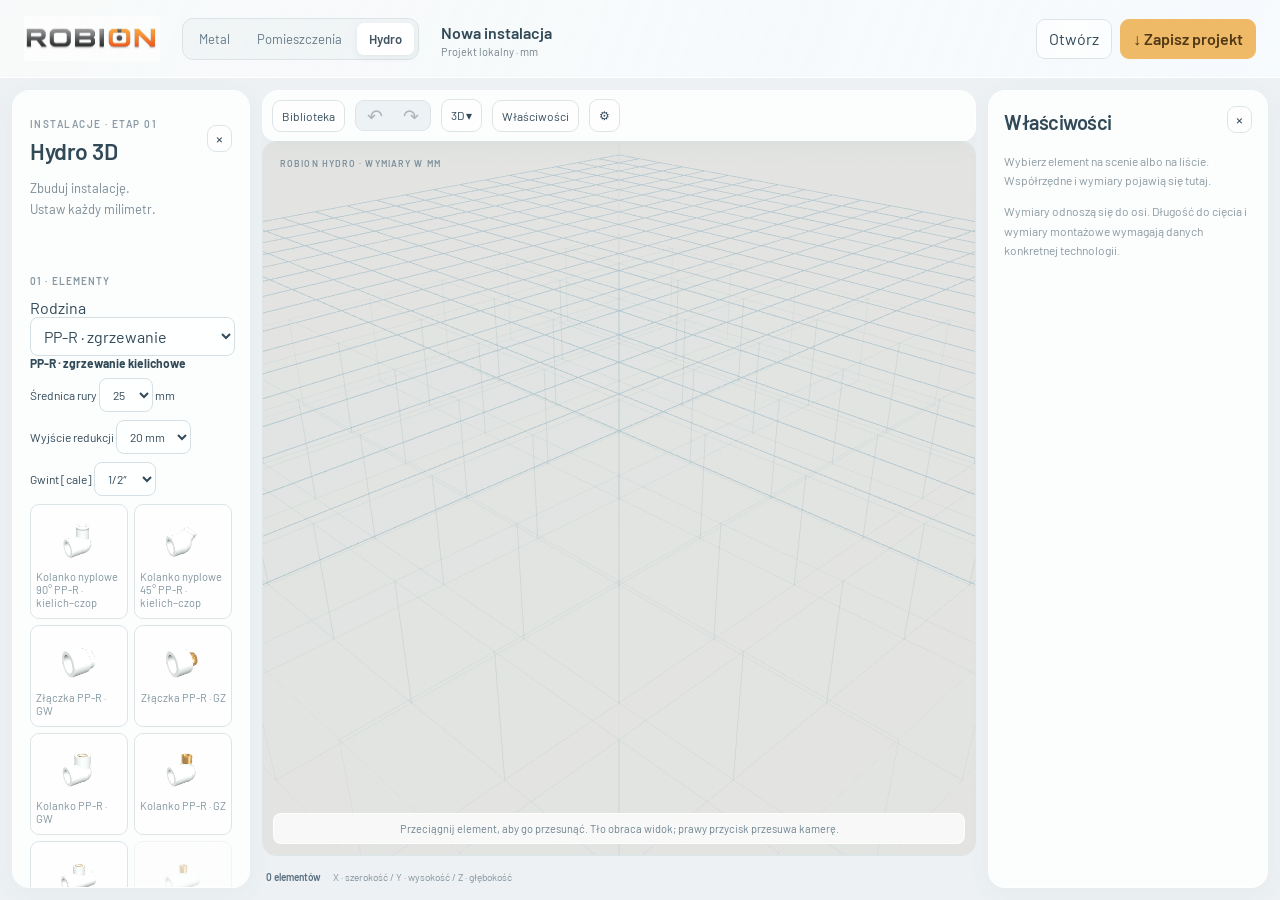
==== commit 5e247235: "Add copper solder, copper press and galvanized steel Hydro libraries" ====
--- a/hydro.html
+++ b/hydro.html
@@ -1,6 +1,6 @@
 <!doctype html><html lang="pl"><head><meta charset="utf-8"><meta name="viewport" content="width=device-width,initial-scale=1,viewport-fit=cover"><title>ROBION · Hydro</title><link rel="icon" href="favicon.svg"><link rel="stylesheet" href="fonts/fonts.css"><link rel="stylesheet" href="rooms/style.css"><link rel="stylesheet" href="hydro/style.css"><script type="importmap">{"imports":{"three":"./vendor/three.module.js"}}</script><script type="module" src="hydro/app.js"></script><link rel="stylesheet" href="shared/banner.css"><script defer src="shared/banner.js"></script></head><body>
 <header class="app-header"><a class="brand" href="https://robion.pl/"><img src="logo-robion-light.png" alt="ROBION"></a><nav class="mode-switch" aria-label="Rodzaj projektu"><a href="index.html">Metal</a><a href="rooms.html">Pomieszczenia</a><a href="hydro.html" aria-current="page">Hydro</a></nav><div class="project-title"><input id="project-name" aria-label="Nazwa projektu" maxlength="100"><span id="save-state">Projekt lokalny · mm</span></div><div class="file-actions"><button id="open">Otwórz</button><button id="save" class="primary">↓ Zapisz projekt</button><input id="file" type="file" accept=".json,application/json" hidden></div></header>
-<main class="workspace"><aside class="library glass" id="library"><div class="panel-heading"><div><span class="eyebrow">INSTALACJE · ETAP 01</span><h1>Hydro 3D</h1></div><button data-panel="library" aria-label="Zamknij bibliotekę">×</button></div><p class="intro">Zbuduj instalację.<br>Ustaw każdy milimetr.</p><p id="library-connection" class="hint" role="status"></p><div class="section-label">01 · ELEMENTY</div><label>Rodzina <select id="part-family"><option value="ppr">PP-R · zgrzewanie</option><option value="pex">PEX · zacisk i gwint</option><option value="brass">Mosiądz · gwinty</option></select></label><div class="ppr-library" id="ppr-library"><strong>PP-R · zgrzewanie kielichowe</strong><label>Średnica rury <select id="ppr-size"><option>20</option><option selected>25</option><option>32</option><option>40</option><option>50</option><option>63</option></select> mm</label><label>Wyjście redukcji <select id="ppr-outlet"></select></label><label id="thread-control" hidden>Gwint [cale] <select id="ppr-thread"></select></label><div id="ppr-parts" class="tool-grid"></div><a href="hydro/catalog-preview.html" target="_blank" rel="noopener">Przegląd modeli PP-R</a><p class="hint">Biblioteka ogólna. Kształty i wymiary orientacyjne, bez przypisania producenta.</p></div><div id="brass-library" class="ppr-library" hidden><strong>Mosiądz · połączenia gwintowane</strong><label>Gwint główny <select id="brass-size"></select></label><label>Wyjście redukcji <select id="brass-outlet"></select></label><div id="brass-parts" class="tool-grid"></div><a href="hydro/brass-preview.html" target="_blank" rel="noopener">Przegląd modeli mosiężnych</a><p class="hint">GW — gwint wewnętrzny, GZ — zewnętrzny. Modele ogólne, wymiary poglądowe.</p></div><div id="pex-library" class="ppr-library" hidden><strong>PEX/Al/PEX · zacisk i gwint</strong><label>Średnica rury <select id="pex-size"></select> mm</label><label>Wyjście redukcji <select id="pex-outlet"></select></label><label>Gwint [cale] <select id="pex-thread"></select></label><div id="pex-parts" class="tool-grid"></div><a href="hydro/pex-preview.html" target="_blank" rel="noopener">Przegląd modeli PEX</a><p class="hint">GW — gwint wewnętrzny, GZ — zewnętrzny.</p></div><details><summary>Symbole ogólne (starsze projekty)</summary><div class="tool-grid"><button data-add="pipe"><span>━</span>Rura</button><button data-add="elbow"><span>╰</span>Kolanko 90°</button></div></details><p class="hint">Wybierz element, wskaż sześcian i kliknij. Jego środek wyznacza miejsce wstawienia. Esc kończy wstawianie.</p><div class="section-label">02 · ELEMENTY PROJEKTU</div><div id="elements"></div><div class="library-bottom"><button id="new">＋ Pusty projekt</button><button id="demo">Przykład instalacji</button><p>PP-R ogólny i symbole geometryczne.<br>Łączenie zgodnych przyłączy A/B/C.</p></div></aside>
+<main class="workspace"><aside class="library glass" id="library"><div class="panel-heading"><div><span class="eyebrow">INSTALACJE · ETAP 01</span><h1>Hydro 3D</h1></div><button data-panel="library" aria-label="Zamknij bibliotekę">×</button></div><p class="intro">Zbuduj instalację.<br>Ustaw każdy milimetr.</p><p id="library-connection" class="hint" role="status"></p><div class="section-label">01 · ELEMENTY</div><label>Rodzina <select id="part-family"><option value="ppr">PP-R · zgrzewanie</option><option value="steel">Stal · zaprasowywanie</option><option value="press">Miedź · zaprasowywanie</option><option value="copper">Miedź · lutowanie</option><option value="pex">PEX · zacisk i gwint</option><option value="brass">Mosiądz · gwinty</option></select></label><div class="ppr-library" id="ppr-library"><strong>PP-R · zgrzewanie kielichowe</strong><label>Średnica rury <select id="ppr-size"><option>20</option><option selected>25</option><option>32</option><option>40</option><option>50</option><option>63</option></select> mm</label><label>Wyjście redukcji <select id="ppr-outlet"></select></label><label id="thread-control" hidden>Gwint [cale] <select id="ppr-thread"></select></label><div id="ppr-parts" class="tool-grid"></div><a href="hydro/catalog-preview.html" target="_blank" rel="noopener">Przegląd modeli PP-R</a><p class="hint">Biblioteka ogólna. Kształty i wymiary orientacyjne, bez przypisania producenta.</p></div><div id="brass-library" class="ppr-library" hidden><strong>Mosiądz · połączenia gwintowane</strong><label>Gwint główny <select id="brass-size"></select></label><label>Wyjście redukcji <select id="brass-outlet"></select></label><div id="brass-parts" class="tool-grid"></div><a href="hydro/brass-preview.html" target="_blank" rel="noopener">Przegląd modeli mosiężnych</a><p class="hint">GW — gwint wewnętrzny, GZ — zewnętrzny. Modele ogólne, wymiary poglądowe.</p></div><div id="pex-library" class="ppr-library" hidden><strong>PEX/Al/PEX · zacisk i gwint</strong><label>Średnica rury <select id="pex-size"></select> mm</label><label>Wyjście redukcji <select id="pex-outlet"></select></label><label>Gwint [cale] <select id="pex-thread"></select></label><div id="pex-parts" class="tool-grid"></div><a href="hydro/pex-preview.html" target="_blank" rel="noopener">Przegląd modeli PEX</a><p class="hint">GW — gwint wewnętrzny, GZ — zewnętrzny.</p></div><div id="copper-library" class="ppr-library" hidden><strong>Miedź · lutowanie kapilarne</strong><label>Średnica rury <select id="copper-size"></select> mm</label><label>Wyjście redukcji <select id="copper-outlet"></select></label><label>Gwint [cale] <select id="copper-thread"></select></label><div id="copper-parts" class="tool-grid"></div><a href="hydro/copper-preview.html" target="_blank" rel="noopener">Przegląd modeli miedzianych</a><p class="hint">GW — gwint wewnętrzny, GZ — zewnętrzny.</p></div><div id="press-library" class="ppr-library" hidden><strong>Miedź · zaprasowywanie</strong><label>Średnica rury <select id="press-size"></select> mm</label><label>Wyjście redukcji <select id="press-outlet"></select></label><label>Gwint [cale] <select id="press-thread"></select></label><div id="press-parts" class="tool-grid"></div><a href="hydro/press-preview.html" target="_blank" rel="noopener">Przegląd modeli Cu press</a><p class="hint">GW — gwint wewnętrzny, GZ — zewnętrzny.</p></div><div id="steel-library" class="ppr-library" hidden><strong>Stal ocynkowana · zaprasowywanie</strong><label>Średnica rury <select id="steel-size"></select> mm</label><label>Wyjście redukcji <select id="steel-outlet"></select></label><label>Gwint [cale] <select id="steel-thread"></select></label><div id="steel-parts" class="tool-grid"></div><a href="hydro/steel-preview.html" target="_blank" rel="noopener">Przegląd modeli stali press</a><p class="hint">GW — gwint wewnętrzny, GZ — zewnętrzny.</p></div><details><summary>Symbole ogólne (starsze projekty)</summary><div class="tool-grid"><button data-add="pipe"><span>━</span>Rura</button><button data-add="elbow"><span>╰</span>Kolanko 90°</button></div></details><p class="hint">Wybierz element, wskaż sześcian i kliknij. Jego środek wyznacza miejsce wstawienia. Esc kończy wstawianie.</p><div class="section-label">02 · ELEMENTY PROJEKTU</div><div id="elements"></div><div class="library-bottom"><button id="new">＋ Pusty projekt</button><button id="demo">Przykład instalacji</button><p>PP-R ogólny i symbole geometryczne.<br>Łączenie zgodnych przyłączy A/B/C.</p></div></aside>
 <section class="canvas-panel"><div class="toolbar glass"><button data-panel="library">Biblioteka</button><div class="button-group history"><button id="undo" aria-label="Cofnij">↶</button><button id="redo" aria-label="Ponów">↷</button></div><button data-dialog="view-options" aria-label="Widok i dopasowanie kamery">3D ▾</button><button data-panel="inspector" aria-label="Właściwości zaznaczonego elementu"><span class="desktop-label">Właściwości</span><span class="mobile-label" aria-hidden="true">ⓘ</span></button><button data-dialog="scene-settings" aria-label="Ustawienia sceny" title="Ustawienia sceny">⚙</button></div>
 <div id="stage"><div id="three"></div><div id="labels"></div><div class="canvas-badge">ROBION HYDRO · WYMIARY W MM</div><div class="draw-hint" id="hint">Przeciągnij element, aby go przesunąć. Tło obraca widok; prawy przycisk przesuwa kamerę.</div></div><footer class="statusbar"><span id="count"></span><span id="cursor">X · szerokość / Y · wysokość / Z · głębokość</span></footer></section>
 <aside class="inspector glass" id="inspector"><div class="panel-heading"><h2>Właściwości</h2><button data-panel="inspector" aria-label="Zamknij właściwości">×</button></div><div id="properties"></div><p class="hint">Wymiary odnoszą się do osi. Długość do cięcia i wymiary montażowe wymagają danych konkretnej technologii.</p></aside></main><dialog id="scene-settings" aria-labelledby="settings-title"><div class="panel-heading"><h2 id="settings-title">Ustawienia sceny</h2><button data-close-dialog aria-label="Zamknij ustawienia">×</button></div><div class="canvas-settings"><label>Siatka <select id="grid-mode"><option value="hidden">Ukryta</option><option value="mist" selected>Delikatna mgła</option><option value="edit">Wyraźne sześciany</option></select></label><label>Widoczność <input id="opacity" type="range" min="10" max="100" value="45"></label><label>Sześcian <select id="grid-size"><option value="250">250 mm</option><option value="100">100 mm</option></select></label><label>Krok ruchu <select id="snap"><option value="1">1 mm</option><option value="10">10 mm</option><option value="100" selected>100 mm</option></select></label><label>Płaszczyzna <select id="plane"><option value="XZ">XZ · pozioma</option><option value="XY">XY · przednia</option><option value="YZ">YZ · boczna</option></select></label><label>Warstwa [mm] <input id="level" type="number" value="500" min="-100000" max="100000" step="1"></label><label><input id="dimensions" type="checkbox" checked> Wymiary</label></div><p class="hint">Siatka pomaga ocenić głębię. Wyraźne sześciany ułatwiają wskazanie miejsca wstawienia. Płaszczyzna i warstwa określają, gdzie dodajesz i przesuwasz części.</p><p class="hint">Telefon: obracaj tło jednym palcem; dwoma palcami przesuwaj widok i zmieniaj przybliżenie.</p></dialog>
--- a/hydro/style.css
+++ b/hydro/style.css
@@ -24,3 +24,7 @@
 
 .ppr-library[hidden]{display:none}#brass-parts button{display:flex;flex-direction:column;align-items:center;gap:2px}#brass-parts img{width:100%;height:54px;object-fit:contain}#brass-parts span{font-size:11px}#brass-library{flex-shrink:0}
 #pex-parts button{display:flex;flex-direction:column;align-items:center;gap:2px;min-width:0}#pex-parts img{width:100%;height:54px;object-fit:contain}#pex-parts span{font-size:11px}#pex-library{flex-shrink:0}
+
+#copper-parts button{display:flex;flex-direction:column;align-items:center;gap:2px;min-width:0}#copper-parts img{width:100%;height:54px;object-fit:contain}#copper-parts span{font-size:11px}#pex-library{flex-shrink:0}
+#press-parts button{display:flex;flex-direction:column;align-items:center;gap:2px;min-width:0}#press-parts img{width:100%;height:54px;object-fit:contain}#press-parts span{font-size:11px}#pex-library{flex-shrink:0}
+#steel-parts button{display:flex;flex-direction:column;align-items:center;gap:2px;min-width:0}#steel-parts img{width:100%;height:54px;object-fit:contain}#steel-parts span{font-size:11px}#pex-library{flex-shrink:0}
